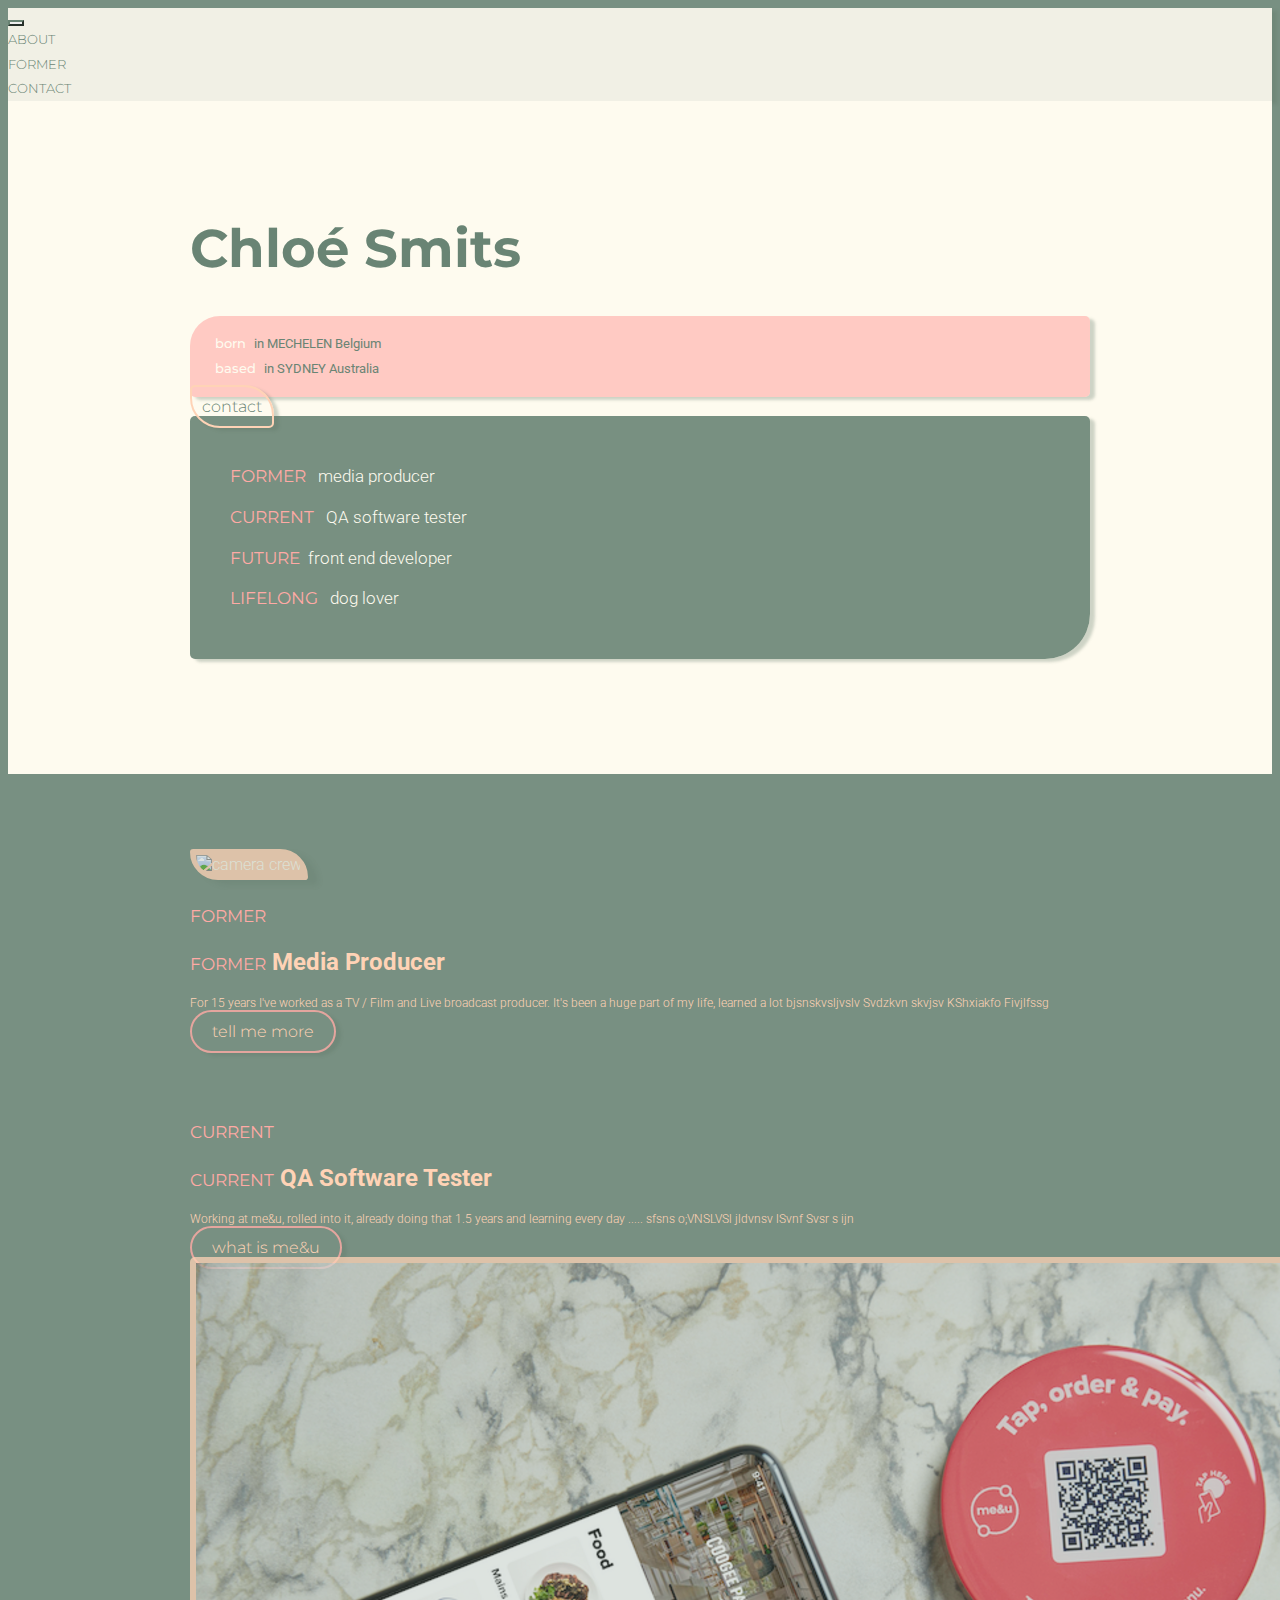
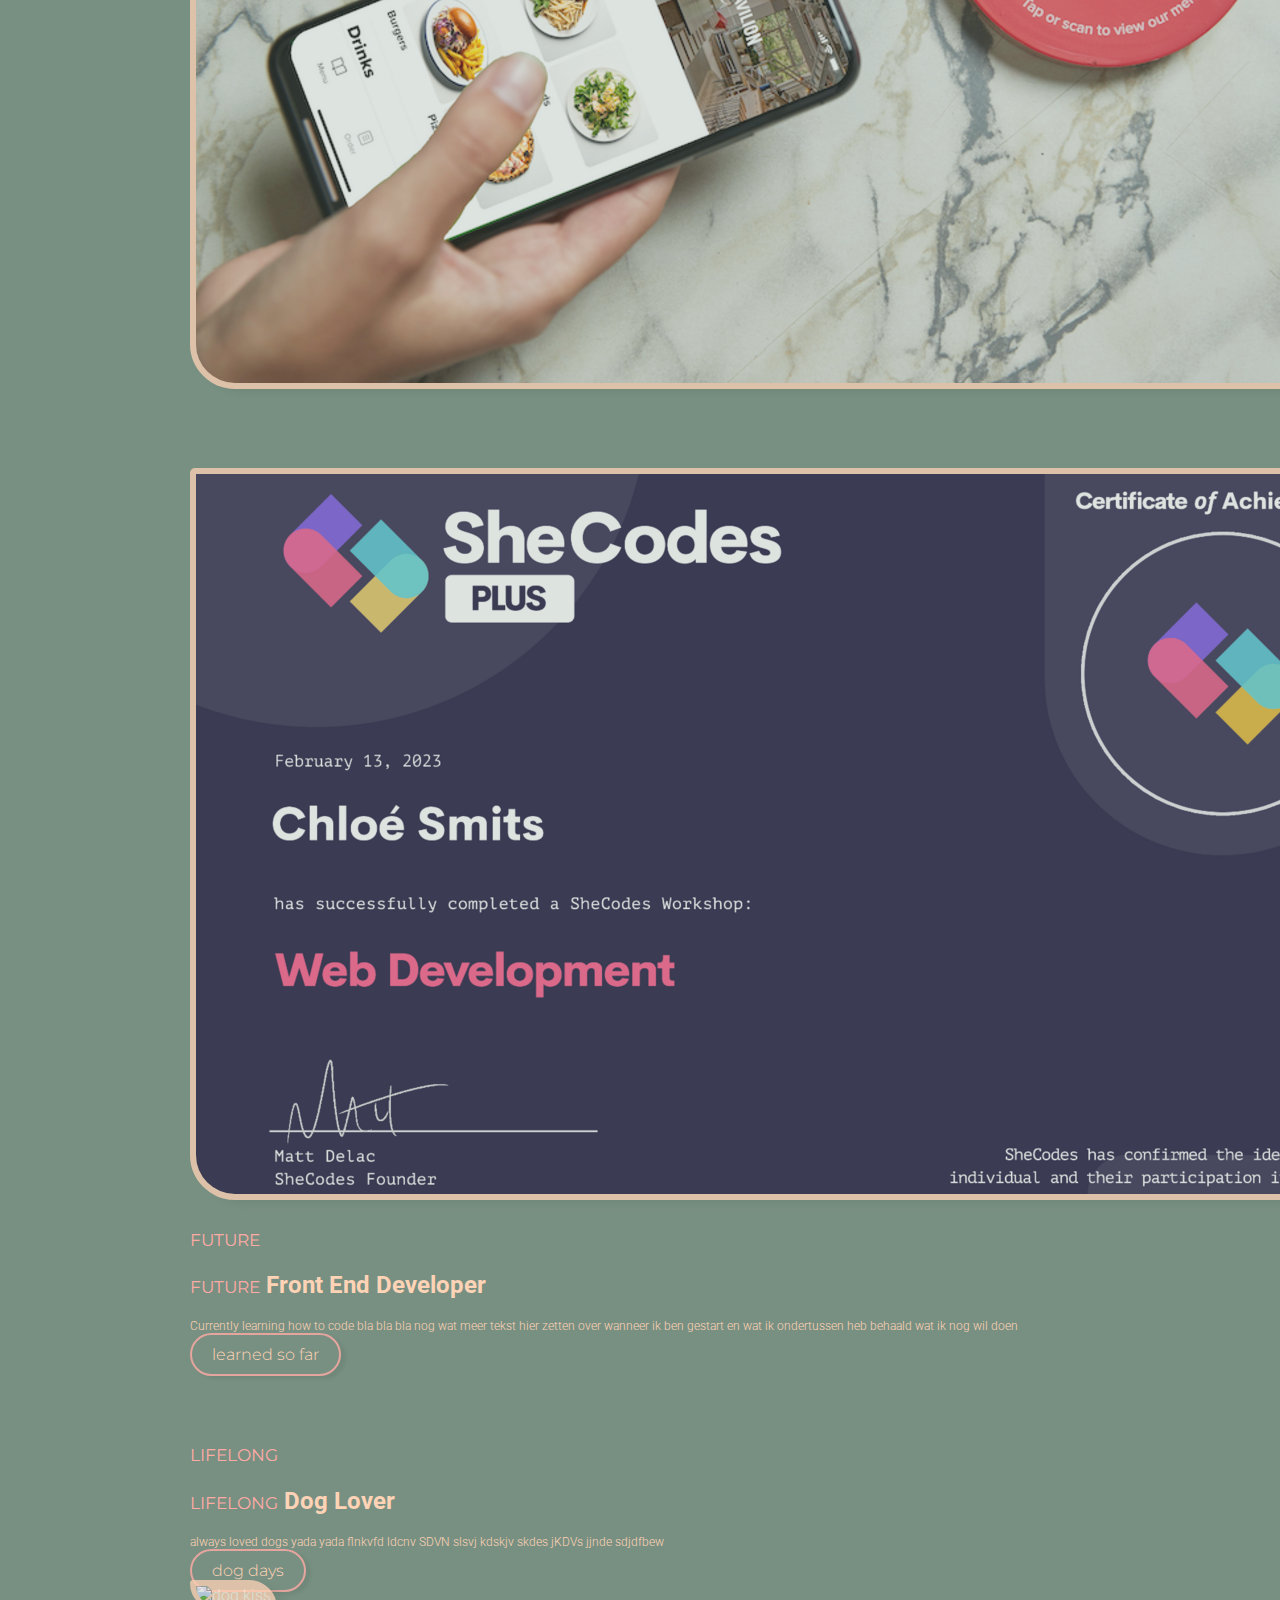
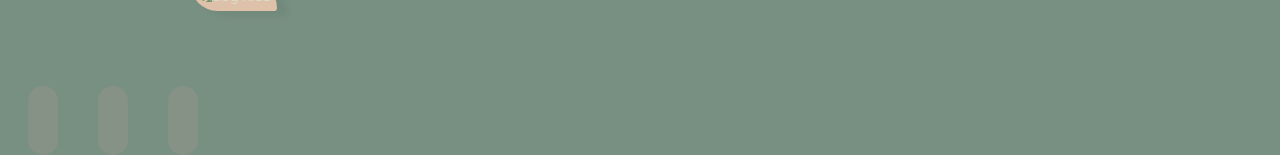
==== index.html @ 3b183a99 "added footer to all pages" ====
<!DOCTYPE html>
<html lang="en">
  <head>
    <meta charset="UTF-8" />
    <meta http-equiv="X-UA-Compatible" content="IE=edge" />
    <meta name="viewport" content="width=device-width, initial-scale=1.0" />
    <title>Chloé Smits</title>

    <link
      href="https://cdn.jsdelivr.net/npm/bootstrap@5.3.0-alpha3/dist/css/bootstrap.min.css"
      rel="stylesheet"
      integrity="sha384-KK94CHFLLe+nY2dmCWGMq91rCGa5gtU4mk92HdvYe+M/SXH301p5ILy+dN9+nJOZ"
      crossorigin="anonymous"
    />
    <link rel="preconnect" href="https://fonts.googleapis.com" />
    <link rel="preconnect" href="https://fonts.gstatic.com" crossorigin />
    <link rel="preconnect" href="https://fonts.googleapis.com" />
    <link rel="preconnect" href="https://fonts.gstatic.com" crossorigin />
    <link
      href="https://fonts.googleapis.com/css2?family=Montserrat:wght@100;200;300;400;500;600&family=Roboto:wght@100;300;400;500;700&display=swap"
      rel="stylesheet"
    />
    <link rel="stylesheet" href="styles/portfolio.css" />

    <script
      src="https://kit.fontawesome.com/54e65c0292.js"
      crossorigin="anonymous"
    ></script>
    <script
      src="https://cdn.jsdelivr.net/npm/bootstrap@5.3.0-alpha3/dist/js/bootstrap.bundle.min.js"
      integrity="sha384-ENjdO4Dr2bkBIFxQpeoTz1HIcje39Wm4jDKdf19U8gI4ddQ3GYNS7NTKfAdVQSZe"
      crossorigin="anonymous"
    ></script>
  </head>
  <body class="homepage">
    <nav class="navbar navbar-expand-lg fixed-top">
      <div class="container-fluid">
        <div>
          <a class="navbar-brand homepage-icon active-link" href="/"
            ><i class="fa-solid fa-house"></i
          ></a>
          <button
            class="navbar-toggler"
            type="button"
            data-bs-toggle="collapse"
            data-bs-target="#navbarNav"
            aria-controls="navbarNav"
            aria-expanded="false"
            aria-label="Toggle navigation"
          >
            <span class="custom-toggler-icon"
              ><i class="fa-solid fa-bars"></i
            ></span>
          </button>
        </div>

        <div class="collapse navbar-collapse" id="navbarNav">
          <ul class="navbar-nav">
            <li class="nav-item">
              <a class="nav-link" aria-current="page" href="/about.html"
                >ABOUT</a
              >
            </li>
            <li class="nav-item">
              <a class="nav-link" href="/former.html">FORMER</a>
            </li>

            <li class="nav-item">
              <a class="nav-link" href="/contact.html">CONTACT</a>
            </li>
          </ul>
        </div>
      </div>
    </nav>
    <div class="hero d-flex">
      <div class="container personal-container">
        <div class="row d-block d-md-flex">
          <div class="wrapper col-md-6 mt-4 me-md-2 d-block d-md-flex">
            <div class="mb-5 mb-md-0">
              <h1>Chloé Smits</h1>
            </div>

            <div class="personal-highlights">
              <ul>
                <li></li>
                <li>
                  <span class="primary-word">born &nbsp</span>in MECHELEN
                  Belgium
                </li>
                <li>
                  <span class="primary-word">based &nbsp</span>in SYDNEY
                  Australia
                </li>
              </ul>
            </div>
            <div>
              <a
                href="/contact.html"
                target="_blank"
                class="primary-btn btn d-block d-md-flex mt-4 mt-md-0"
                role="button"
                >contact</a
              >
            </div>
          </div>
          <div class="personal-summary col-md-6 mt-4 ms-md-2 d-block d-md-flex">
            <ul>
              <li>
                <a href="#former" class="primary-word">FORMER &nbsp</a>
                media producer
              </li>
              <li>
                <a href="#current" class="primary-word">CURRENT &nbsp</a> QA
                software tester
              </li>
              <li>
                <a href="#future" class="primary-word">FUTURE &nbsp</a>front end
                developer
              </li>
              <li>
                <a href="#lifelong" class="primary-word">LIFELONG &nbsp</a> dog
                lover
              </li>
            </ul>
          </div>
        </div>
      </div>
    </div>
    <div class="container projects">
      <div class="row d-flex" id="former">
        <div class="col-md-6 me-md-2 d-none d-md-flex">
          <a href="/former.html" target="_blank" class="img-btn"
            ><img
              src="images/former.JPG"
              alt="camera crew"
              class="img-fluid project-image"
          /></a>
        </div>
        <div class="col ms-md-2 mt-md-4">
          <h2><span class="primary-word d-md-none">FORMER</span></h2>
          <h2>
            <span class="primary-word d-none d-md-inline">FORMER</span> Media
            Producer
          </h2>
          <p>
            For 15 years I've worked as a TV / Film and Live broadcast producer.
            It's been a huge part of my life, learned a lot bjsnskvsljvslv
            Svdzkvn skvjsv KShxiakfo Fivjlfssg
          </p>
          <a href="/former.html" target="_blank" class="btn secondary-btn"
            >tell me more</a
          >
        </div>
      </div>
      <div class="row d-flex" id="current">
        <div class="col-md-6 ms-md-2 mt-md-4">
          <h2><span class="primary-word d-md-none">CURRENT</span></h2>
          <h2>
            <span class="primary-word d-none d-md-inline">CURRENT</span> QA
            Software Tester
          </h2>
          <p>
            Working at me&u, rolled into it, already doing that 1.5 years and
            learning every day ..... sfsns o;VNSLVSl jldvnsv lSvnf Svsr s ijn
          </p>
          <a
            href="https://www.meandu.com/"
            target="_blank"
            class="btn secondary-btn"
            >what is me&u</a
          >
        </div>
        <div class="col me-md-2 d-none d-md-flex">
          <a href="https://www.meandu.com/" target="_blank"
            ><img
              src="images/current.png"
              alt="me&u"
              class="img-fluid project-image"
          /></a>
        </div>
      </div>
      <div class="row d-flex" id="future">
        <div class="col me-md-2 d-none d-md-flex">
          <a
            href="https://www.shecodes.io/graduates/62429-chloe-smits"
            target="_blank"
            ><img
              src="images/future.png"
              alt="SheCodes certificate"
              class="img-fluid project-image"
          /></a>
        </div>
        <div class="col ms-md-2 mt-md-4">
          <h2><span class="primary-word d-md-none">FUTURE</span></h2>
          <h2>
            <span class="primary-word d-none d-md-inline">FUTURE</span> Front
            End Developer
          </h2>
          <p>
            Currently learning how to code bla bla bla nog wat meer tekst hier
            zetten over wanneer ik ben gestart en wat ik ondertussen heb behaald
            wat ik nog wil doen
          </p>
          <a
            href="https://www.shecodes.io/graduates/62429-chloe-smits"
            target="_blank"
            class="btn secondary-btn"
            >learned so far</a
          >
        </div>
      </div>
      <div class="row d-flex" id="lifelong">
        <div class="col ms-md-2 mt-md4">
          <h2><span class="primary-word d-md-none">LIFELONG</span></h2>
          <h2>
            <span class="primary-word d-none d-md-inline">LIFELONG</span> Dog
            Lover
          </h2>
          <p>
            always loved dogs yada yada flnkvfd ldcnv SDVN slsvj kdskjv skdes
            jKDVs jjnde sdjdfbew
          </p>
          <a
            href="https://www.youtube.com/watch?v=dJpxn7w3I7M"
            target="_blank"
            class="btn secondary-btn"
            >dog days</a
          >
        </div>
        <div class="col me-md-2 d-none d-md-flex">
          <a href="https://www.youtube.com/watch?v=dJpxn7w3I7M" target="_blank"
            ><img
              src="images/lifelong.JPG"
              alt="dog kiss"
              class="img-fluid project-image"
          /></a>
        </div>
      </div>
    </div>
    <footer class="d-flex">
      <a href="https://www.instagram.com/chloe_smits/" target="_blank"
        ><i class="fa-brands fa-instagram fa-xl social-link"></i
      ></a>
      <a href="https://www.linkedin.com/in/chloesmits/" target="_blank"
        ><i class="fa-brands fa-linkedin fa-xl social-link"></i
      ></a>
      <a href="https://github.com/chloe-shecodes" target="_blank"
        ><i class="fa-brands fa-github fa-xl social-link"></i
      ></a>
    </footer>
  </body>
</html>
---- styles/portfolio.css ----
:root {
  --first-color: 255, 170, 165;
  --second-color: 254, 251, 239;
  --third-color: 255, 211, 182;
  --fourth-color: 105, 132, 116;
  --box-shadow-color: rgb(95, 119, 104, 0.3);
  --primary-font: "Montserrat", sans-serif;
  --secondary-font: "Roboto", sans-serif;
}

body {
  background-color: rgba(var(--fourth-color), 0.9);
  font-family: var(--secondary-font);
  color: rgb(var(--third-color));
  font-weight: 300;
}

nav {
  background-color: rgba(var(--second-color), 0.9);
  font-family: var(--primary-font);
  box-shadow: 5px 3px 3px var(--box-shadow-color);
}

.navbar-brand,
.nav-link,
.custom-toggler-icon {
  color: rgb(var(--fourth-color));
}

.nav-link:hover,
.homepage-icon:hover,
.custom-toggler-icon:hover {
  color: rgb(var(--first-color));
  font-weight: 500;
  transition: all 100ms ease-in-out;
}
.navbar-toggler {
  border-color: rgb(var(--fourth-color));
}
.navbar-toggler:focus {
  box-shadow: none;
}

.active-link {
  color: rgb(var(--first-color));
  font-weight: bold;
}

.navbar-collapse {
  text-align: left;
}

h1 {
  font-family: var(--primary-font);
  color: rgba(var(--fourth-color));
  font-size: 53px;
}

h3 {
  color: rgba(var(--first-color));
  font-family: var(--secondary-font);
  font-weight: 300;
  margin: 0;
}
ul {
  list-style: none;
  padding: 0;
  margin: 0;
  color: rgb(var(--second-color));
  font-weight: 300;
  font-size: 13px;
  line-height: 1.9;
}

a {
  text-decoration: none;
  color: rgb(var(--second-color));
}
a:hover {
  color: rgb(var(--third-color));
}

.hero {
  background-color: rgb(var(--second-color));
  justify-content: center;
  padding: 40px 0;
}
.row {
  flex-wrap: nowrap;
  margin: 75px auto;
  justify-content: center;
  max-width: 900px;
}
.wrapper {
  flex-direction: column;
  justify-content: space-between;
}

.personal-content {
  flex-direction: column;
  justify-content: space-between;
}
.personal-highlights {
  background-color: rgba(var(--first-color), 0.6);
  border-radius: 5px;
  border-top-left-radius: 30px;
  padding: 15px 25px;
  box-shadow: 5px 3px 3px var(--box-shadow-color);
}

.personal-highlights .primary-word {
  font-family: var(--primary-font);
  color: rgb(var(--second-color));
  font-weight: 500;
  font-size: 13px;
}

.personal-highlights ul,
.personal-highlights p {
  font-weight: 400;
  color: rgba(var(--fourth-color));
}

.personal-summary {
  background-color: rgba(var(--fourth-color), 0.9);
  color: rgb(var(--second-color));
  font-weight: 200;
  font-family: var(--secondary-font);
  padding: 20px;
  border-radius: 5px;
  box-shadow: 5px 3px 3px var(--box-shadow-color);
}

.personal-summary .primary-word {
  text-decoration: none;
  font-family: var(--primary-font);
  color: rgba(var(--first-color));
  font-weight: 400;
}

.personal-summary li {
  font-size: 17px;
  line-height: 2.4;
}

.homepage .personal-summary {
  padding: 40px;
  border-bottom-right-radius: 45px;
  color: rgb(var(--third-color));
  font-weight: 300;
}

.primary-btn {
  justify-content: center;
  text-decoration: none;
  font-family: var(--primary-font);
  color: rgba(var(--fourth-color));
  border: 2px solid rgb(var(--third-color));
  border-radius: 5px;
  border-bottom-left-radius: 30px;
  border-top-right-radius: 30px;
  padding: 10px;
  box-shadow: 5px 3px 3px var(--box-shadow-color);
}

.primary-btn:hover {
  border: 2px solid rgba(var(--fourth-color), 0.9);
  color: rgba(var(--first-color));
}

.secondary-btn {
  border: 2px solid rgba(var(--first-color), 0.8);
  color: rgb(var(--third-color));
  font-family: var(--primary-font);
  border-radius: 25px;
  padding: 10px 20px;
  box-shadow: 5px 3px 3px var(--box-shadow-color);
}

.secondary-btn:hover {
  background-color: rgba(var(--first-color), 0.8);
  color: rgba(var(--fourth-color));
}

.projects p {
  font-size: 12px;
}

.project-image {
  border-radius: 5px;
  border-top-right-radius: 45px;
  border-bottom-left-radius: 45px;
  border: 2px solid rgb(var(--third-color));
  padding: 4px;
  background-color: rgb(var(--third-color));
  opacity: 75%;
  box-shadow: 10px 5px 5px var(--box-shadow-color);
}
.project-image:hover {
  border: 2px solid rgb(var(--first-color));
  background-color: rgb(var(--first-color));
}
.primary-word {
  font-family: var(--primary-font);
  color: rgba(var(--first-color));
  font-size: 17px;
  font-weight: 400;
}

.about-img {
  border-radius: 5px;
  border-top-left-radius: 45px;
  border: 10px solid rgb(var(--third-color));
  box-shadow: 5px 5px 7px var(--box-shadow-color);
}

.about .personal-summary {
  border-top-right-radius: 45px;
}

.former h1,
.contact h1 {
  color: rgba(var(--first-color));
}
.former .personal-summary,
.contact .personal-summary {
  border-top-left-radius: 45px;
  border-bottom-right-radius: 45px;
}

footer {
  justify-content: center;
  margin-top: 100px;
  margin-bottom: 10px;
}
footer .social-link {
  color: rgb(var(--third-color), 0.6);
  margin: 20px;
  background-color: rgb(var(--first-color), 0.1);
  padding: 25px 15px;
  border-radius: 50px;
}

footer .social-link:hover {
  color: rgb(var(--fourth-color));
  background-color: rgb(var(--third-color), 0.6);
  transition: all 100ms ease-in-out;
}
@media (max-width: 768px) {
  .hero {
    padding: 0;
  }

  h1 {
    font-size: 44px;
  }
  .personal-container {
    text-align: center;
    margin: 22px;
  }
  .personal-content {
    padding: 0;
  }
  .personal-highlights {
    border-top-left-radius: 30px;
    border-top-right-radius: 30px;
    padding: 10px, 0px;
  }
  .homepage .personal-summary {
    border-bottom-right-radius: 30px;
    border-bottom-left-radius: 30px;
    padding: 30px 2px;
  }

  .projects {
    text-align: center;
  }

  .about-img {
    border-top-left-radius: 45px;
    border-top-right-radius: 45px;
    border: 15px solid rgb(var(--third-color));
  }

  .about-paragraph {
    border-radius: 5px;
    border-bottom-left-radius: 30px;
    border-bottom-right-radius: 30px;
  }
}
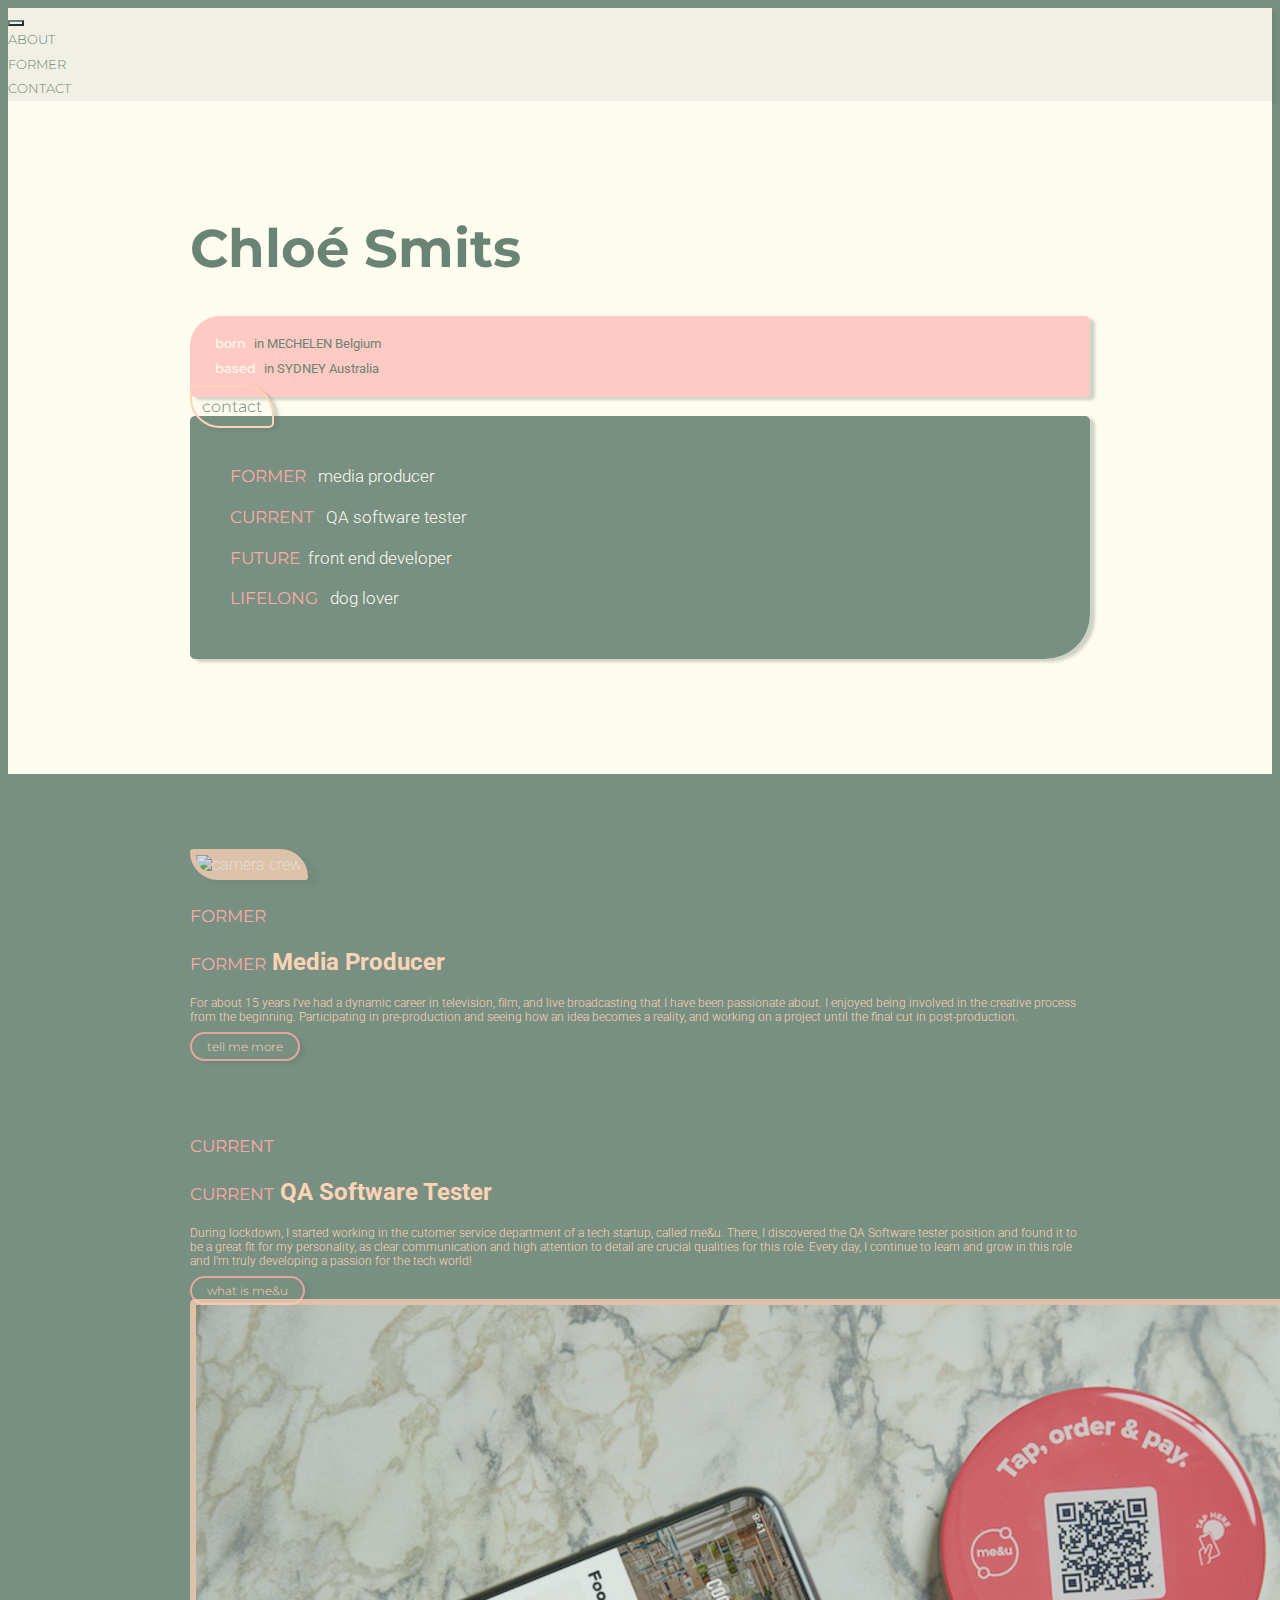
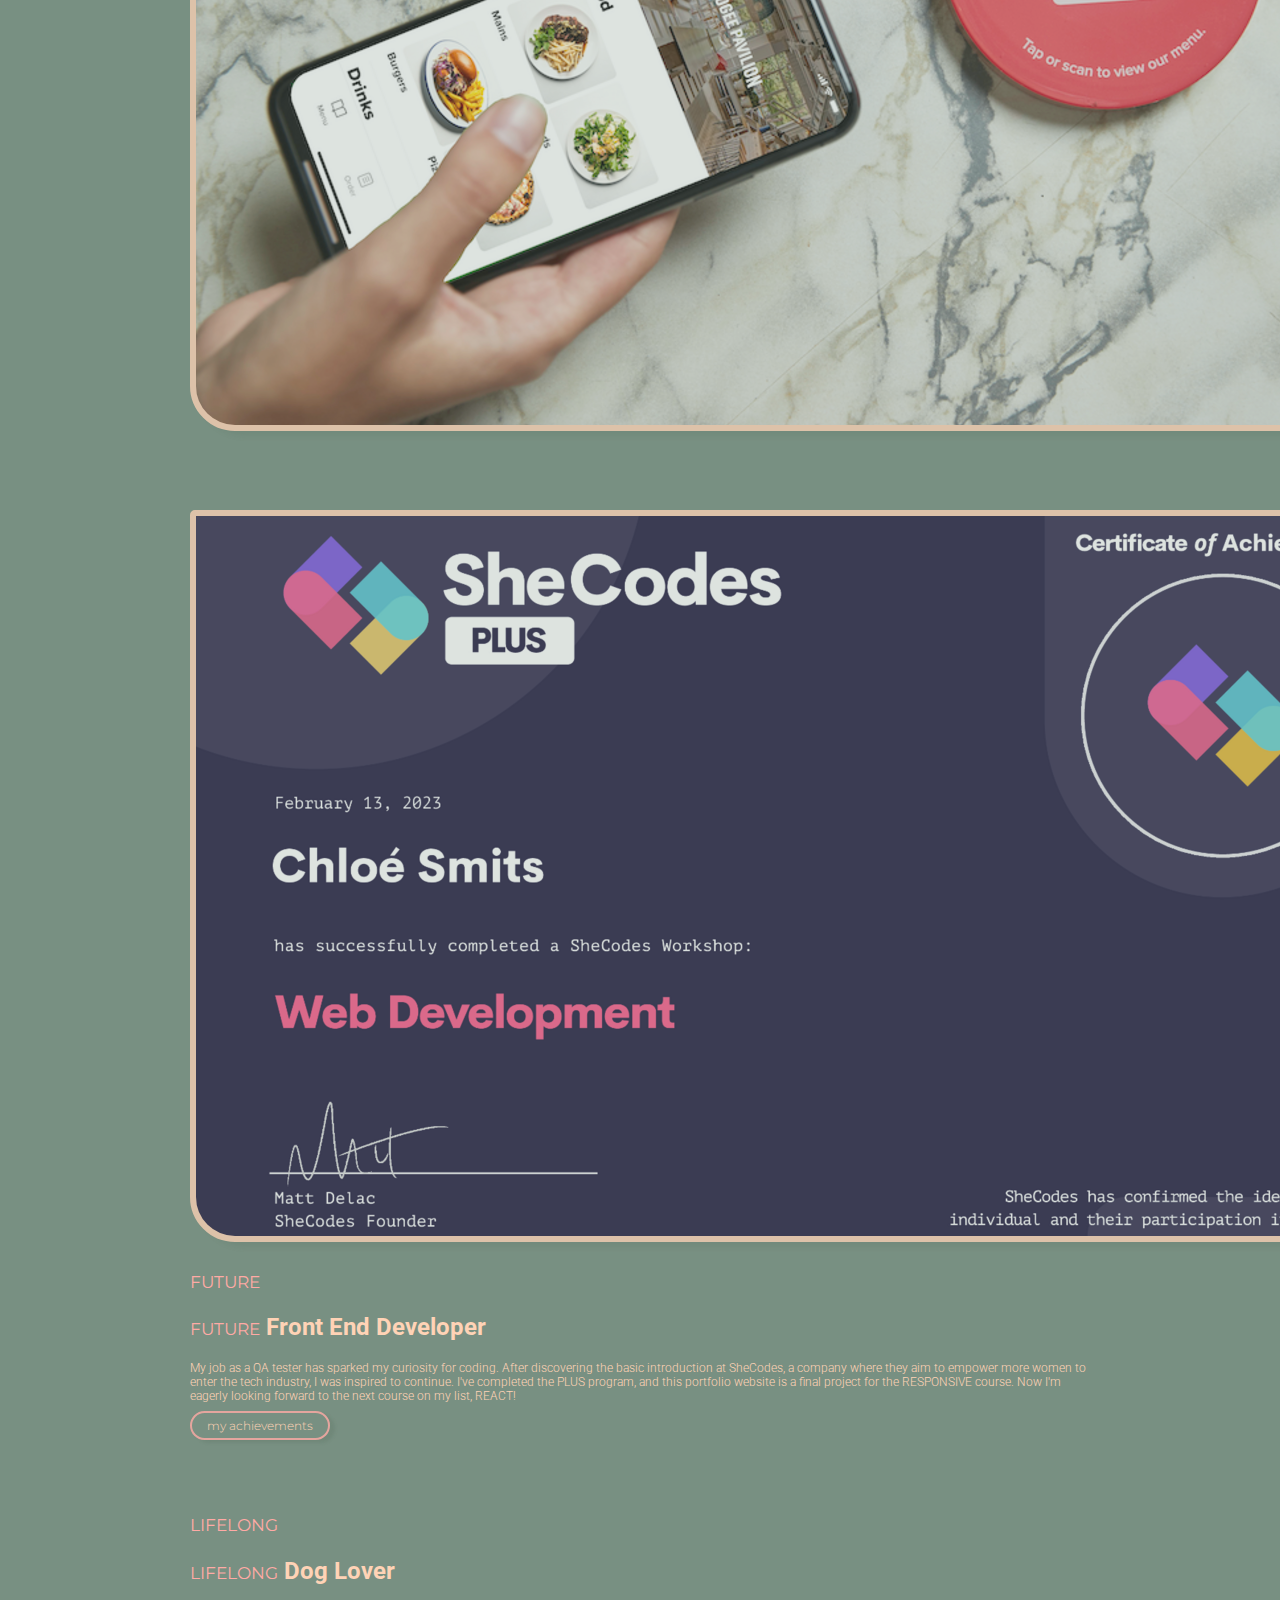
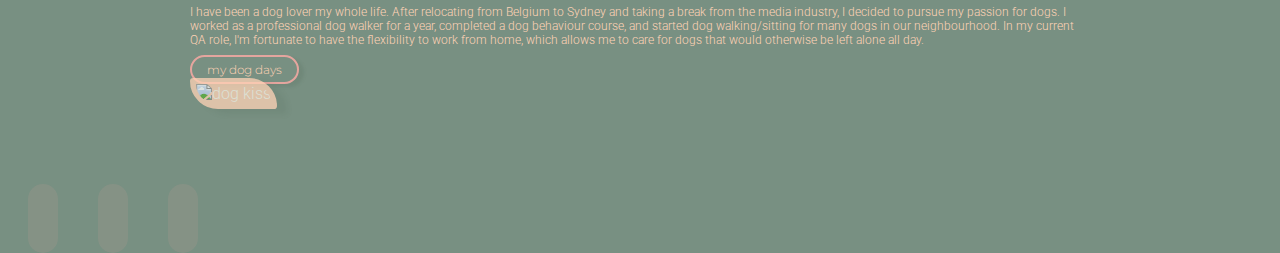
==== commit 97c77bda: "added content on index page" ====
--- a/index.html
+++ b/index.html
@@ -143,9 +143,12 @@
             Producer
           </h2>
           <p>
-            For 15 years I've worked as a TV / Film and Live broadcast producer.
-            It's been a huge part of my life, learned a lot bjsnskvsljvslv
-            Svdzkvn skvjsv KShxiakfo Fivjlfssg
+            For about 15 years I've had a dynamic career in television, film,
+            and live broadcasting that I have been passionate about. I enjoyed
+            being involved in the creative process from the beginning.
+            Participating in pre-production and seeing how an idea becomes a
+            reality, and working on a project until the final cut in
+            post-production.
           </p>
           <a href="/former.html" target="_blank" class="btn secondary-btn"
             >tell me more</a
@@ -160,8 +163,12 @@
             Software Tester
           </h2>
           <p>
-            Working at me&u, rolled into it, already doing that 1.5 years and
-            learning every day ..... sfsns o;VNSLVSl jldvnsv lSvnf Svsr s ijn
+            During lockdown, I started working in the cutomer service department
+            of a tech startup, called me&u. There, I discovered the QA Software
+            tester position and found it to be a great fit for my personality,
+            as clear communication and high attention to detail are crucial
+            qualities for this role. Every day, I continue to learn and grow in
+            this role and I'm truly developing a passion for the tech world!
           </p>
           <a
             href="https://www.meandu.com/"
@@ -190,22 +197,25 @@
               class="img-fluid project-image"
           /></a>
         </div>
-        <div class="col ms-md-2 mt-md-4">
+        <div class="col ms-md-2 mt-md-3">
           <h2><span class="primary-word d-md-none">FUTURE</span></h2>
           <h2>
             <span class="primary-word d-none d-md-inline">FUTURE</span> Front
             End Developer
           </h2>
           <p>
-            Currently learning how to code bla bla bla nog wat meer tekst hier
-            zetten over wanneer ik ben gestart en wat ik ondertussen heb behaald
-            wat ik nog wil doen
+            My job as a QA tester has sparked my curiosity for coding. After
+            discovering the basic introduction at SheCodes, a company where they
+            aim to empower more women to enter the tech industry, I was inspired
+            to continue. I've completed the PLUS program, and this portfolio
+            website is a final project for the RESPONSIVE course. Now I'm
+            eagerly looking forward to the next course on my list, REACT!
           </p>
           <a
             href="https://www.shecodes.io/graduates/62429-chloe-smits"
             target="_blank"
             class="btn secondary-btn"
-            >learned so far</a
+            >my achievements</a
           >
         </div>
       </div>
@@ -217,14 +227,20 @@
             Lover
           </h2>
           <p>
-            always loved dogs yada yada flnkvfd ldcnv SDVN slsvj kdskjv skdes
-            jKDVs jjnde sdjdfbew
+            I have been a dog lover my whole life. After relocating from Belgium
+            to Sydney and taking a break from the media industry, I decided to
+            pursue my passion for dogs. I worked as a professional dog walker
+            for a year, completed a dog behaviour course, and started dog
+            walking/sitting for many dogs in our neighbourhood. In my current QA
+            role, I'm fortunate to have the flexibility to work from home, which
+            allows me to care for dogs that would otherwise be left alone all
+            day.
           </p>
           <a
             href="https://www.youtube.com/watch?v=dJpxn7w3I7M"
             target="_blank"
             class="btn secondary-btn"
-            >dog days</a
+            >my dog days</a
           >
         </div>
         <div class="col me-md-2 d-none d-md-flex">
--- a/styles/portfolio.css
+++ b/styles/portfolio.css
@@ -172,8 +172,9 @@
   border: 2px solid rgba(var(--first-color), 0.8);
   color: rgb(var(--third-color));
   font-family: var(--primary-font);
+  font-size: 12px;
   border-radius: 25px;
-  padding: 10px 20px;
+  padding: 5px 15px;
   box-shadow: 5px 3px 3px var(--box-shadow-color);
 }
 
@@ -287,4 +288,9 @@
     border-bottom-left-radius: 30px;
     border-bottom-right-radius: 30px;
   }
-}
+
+  footer .social-link {
+    font-size: 14px;
+    padding: 15px 10px;
+  }
+}
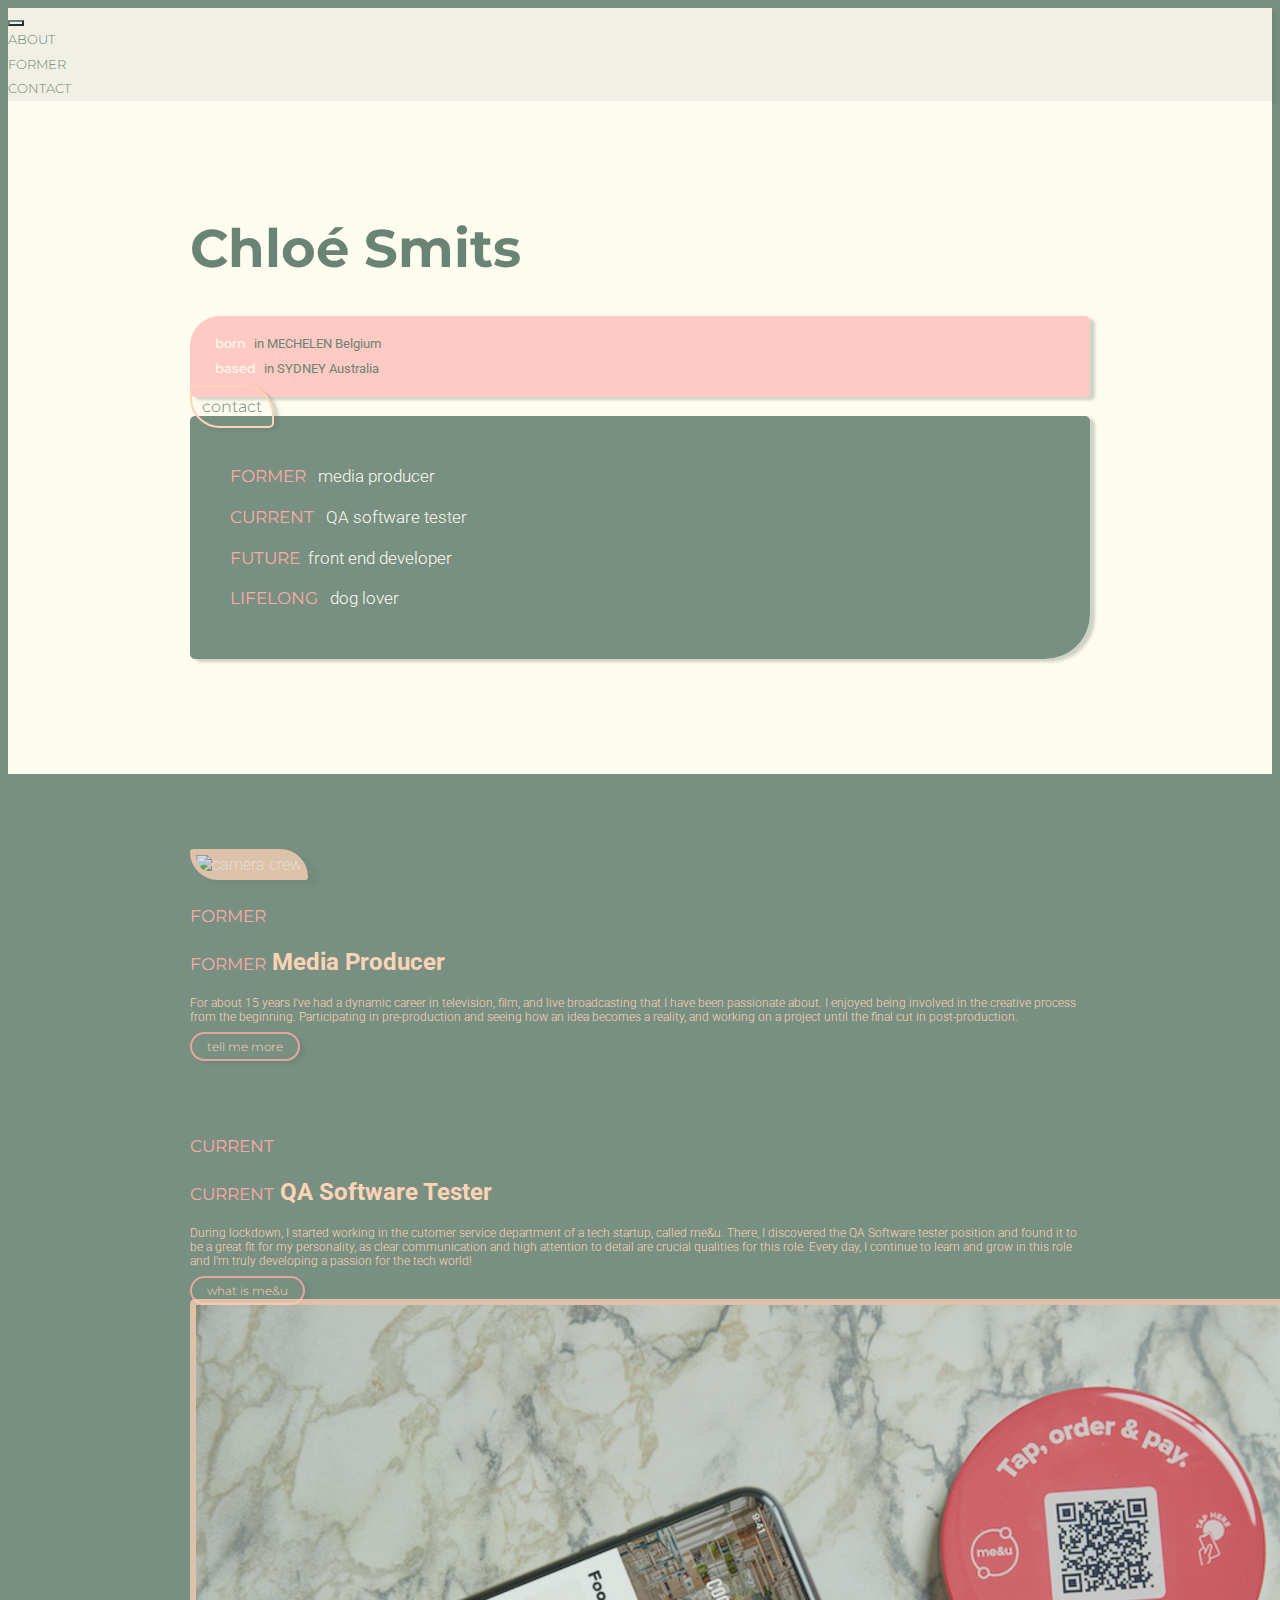
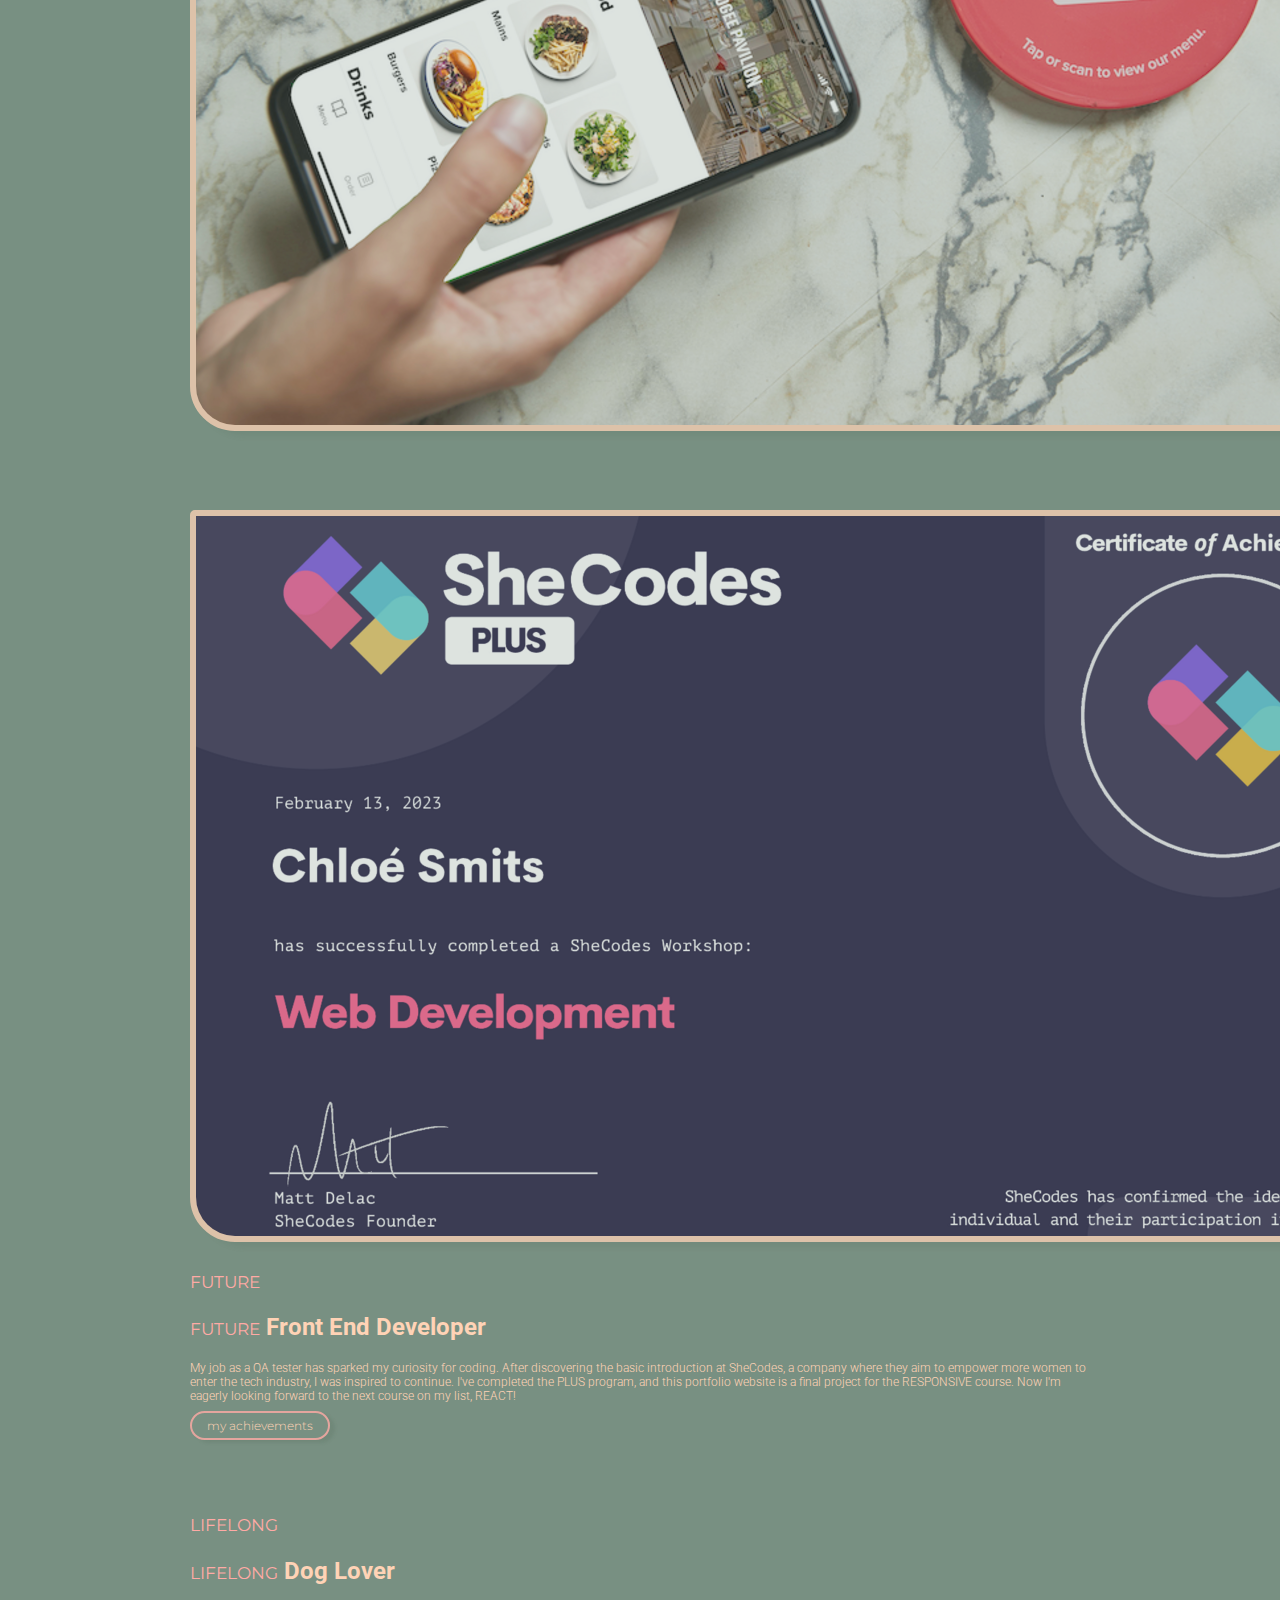
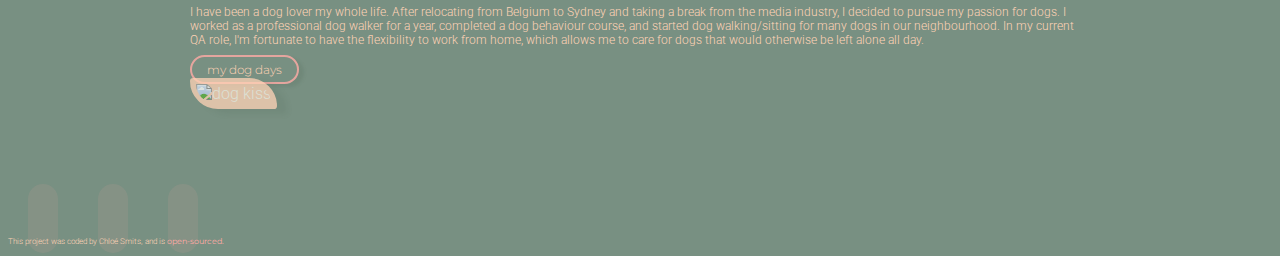
==== commit 502b38cf: "improved SEO & added open-source to footer" ====
--- a/index.html
+++ b/index.html
@@ -4,7 +4,11 @@
     <meta charset="UTF-8" />
     <meta http-equiv="X-UA-Compatible" content="IE=edge" />
     <meta name="viewport" content="width=device-width, initial-scale=1.0" />
-    <title>Chloé Smits</title>
+    <meta
+      name="description"
+      content="Chloé is a former media producer, currently a QA Software tester and learning to be a front-end developer in the future, as a student of SheCodes."
+    />
+    <title>Future Front-end developer - Chloé Smits</title>
 
     <link
       href="https://cdn.jsdelivr.net/npm/bootstrap@5.3.0-alpha3/dist/css/bootstrap.min.css"
@@ -36,7 +40,10 @@
     <nav class="navbar navbar-expand-lg fixed-top">
       <div class="container-fluid">
         <div>
-          <a class="navbar-brand homepage-icon active-link" href="/"
+          <a
+            class="navbar-brand homepage-icon active-link"
+            href="/"
+            title="Homepage"
             ><i class="fa-solid fa-house"></i
           ></a>
           <button
@@ -57,16 +64,24 @@
         <div class="collapse navbar-collapse" id="navbarNav">
           <ul class="navbar-nav">
             <li class="nav-item">
-              <a class="nav-link" aria-current="page" href="/about.html"
+              <a
+                class="nav-link"
+                aria-current="page"
+                href="/about.html"
+                title="About me"
                 >ABOUT</a
               >
             </li>
             <li class="nav-item">
-              <a class="nav-link" href="/former.html">FORMER</a>
+              <a class="nav-link" href="/former.html" title="My former work"
+                >FORMER</a
+              >
             </li>
 
             <li class="nav-item">
-              <a class="nav-link" href="/contact.html">CONTACT</a>
+              <a class="nav-link" href="/contact.html" title="Contact me"
+                >CONTACT</a
+              >
             </li>
           </ul>
         </div>
@@ -99,6 +114,7 @@
                 target="_blank"
                 class="primary-btn btn d-block d-md-flex mt-4 mt-md-0"
                 role="button"
+                title="Contact me"
                 >contact</a
               >
             </div>
@@ -129,7 +145,7 @@
     <div class="container projects">
       <div class="row d-flex" id="former">
         <div class="col-md-6 me-md-2 d-none d-md-flex">
-          <a href="/former.html" target="_blank" class="img-btn"
+          <a href="/former.html" class="img-btn" title="to Former page"
             ><img
               src="images/former.JPG"
               alt="camera crew"
@@ -150,7 +166,11 @@
             reality, and working on a project until the final cut in
             post-production.
           </p>
-          <a href="/former.html" target="_blank" class="btn secondary-btn"
+          <a
+            href="/former.html"
+            target="_blank"
+            class="btn secondary-btn"
+            title="to Former page"
             >tell me more</a
           >
         </div>
@@ -174,11 +194,15 @@
             href="https://www.meandu.com/"
             target="_blank"
             class="btn secondary-btn"
+            title="to me&u website"
             >what is me&u</a
           >
         </div>
         <div class="col me-md-2 d-none d-md-flex">
-          <a href="https://www.meandu.com/" target="_blank"
+          <a
+            href="https://www.meandu.com/"
+            target="_blank"
+            title="to me&u website"
             ><img
               src="images/current.png"
               alt="me&u"
@@ -191,6 +215,7 @@
           <a
             href="https://www.shecodes.io/graduates/62429-chloe-smits"
             target="_blank"
+            title="to SheCodes portfolio"
             ><img
               src="images/future.png"
               alt="SheCodes certificate"
@@ -215,6 +240,7 @@
             href="https://www.shecodes.io/graduates/62429-chloe-smits"
             target="_blank"
             class="btn secondary-btn"
+            title="to SheCodes portfolio"
             >my achievements</a
           >
         </div>
@@ -240,11 +266,15 @@
             href="https://www.youtube.com/watch?v=dJpxn7w3I7M"
             target="_blank"
             class="btn secondary-btn"
+            title="to Dog video"
             >my dog days</a
           >
         </div>
         <div class="col me-md-2 d-none d-md-flex">
-          <a href="https://www.youtube.com/watch?v=dJpxn7w3I7M" target="_blank"
+          <a
+            href="https://www.youtube.com/watch?v=dJpxn7w3I7M"
+            target="_blank"
+            title="to Dog video"
             ><img
               src="images/lifelong.JPG"
               alt="dog kiss"
@@ -253,16 +283,40 @@
         </div>
       </div>
     </div>
-    <footer class="d-flex">
-      <a href="https://www.instagram.com/chloe_smits/" target="_blank"
-        ><i class="fa-brands fa-instagram fa-xl social-link"></i
-      ></a>
-      <a href="https://www.linkedin.com/in/chloesmits/" target="_blank"
-        ><i class="fa-brands fa-linkedin fa-xl social-link"></i
-      ></a>
-      <a href="https://github.com/chloe-shecodes" target="_blank"
-        ><i class="fa-brands fa-github fa-xl social-link"></i
-      ></a>
+    <footer>
+      <div class="d-flex justify-content-center">
+        <a
+          href="https://www.instagram.com/chloe_smits/"
+          target="_blank"
+          title="Instagram profile"
+          ><i class="fa-brands fa-instagram fa-xl social-link"></i
+        ></a>
+        <a
+          href="https://www.linkedin.com/in/chloesmits/"
+          target="_blank"
+          title="LinkedIn profile"
+          ><i class="fa-brands fa-linkedin fa-xl social-link"></i
+        ></a>
+        <a
+          href="https://github.com/chloe-shecodes"
+          target="_blank"
+          title="GitHub profile"
+          ><i class="fa-brands fa-github fa-xl social-link"></i
+        ></a>
+      </div>
+      <div>
+        <p class="text-center mt-4">
+          This project was coded by Chloé Smits, and is
+          <a
+            class="primary-word"
+            href="https://github.com/chloe-shecodes/Responsive-project"
+            target="_blank"
+            title="Project's GitHub page"
+          >
+            open-sourced.
+          </a>
+        </p>
+      </div>
     </footer>
   </body>
 </html>
--- a/styles/portfolio.css
+++ b/styles/portfolio.css
@@ -21,35 +21,6 @@
   box-shadow: 5px 3px 3px var(--box-shadow-color);
 }
 
-.navbar-brand,
-.nav-link,
-.custom-toggler-icon {
-  color: rgb(var(--fourth-color));
-}
-
-.nav-link:hover,
-.homepage-icon:hover,
-.custom-toggler-icon:hover {
-  color: rgb(var(--first-color));
-  font-weight: 500;
-  transition: all 100ms ease-in-out;
-}
-.navbar-toggler {
-  border-color: rgb(var(--fourth-color));
-}
-.navbar-toggler:focus {
-  box-shadow: none;
-}
-
-.active-link {
-  color: rgb(var(--first-color));
-  font-weight: bold;
-}
-
-.navbar-collapse {
-  text-align: left;
-}
-
 h1 {
   font-family: var(--primary-font);
   color: rgba(var(--fourth-color));
@@ -80,6 +51,35 @@
   color: rgb(var(--third-color));
 }
 
+.navbar-brand,
+.nav-link,
+.custom-toggler-icon {
+  color: rgb(var(--fourth-color));
+}
+
+.nav-link:hover,
+.homepage-icon:hover,
+.custom-toggler-icon:hover {
+  color: rgb(var(--first-color));
+  font-weight: 500;
+  transition: all 100ms ease-in-out;
+}
+.navbar-toggler {
+  border-color: rgb(var(--fourth-color));
+}
+.navbar-toggler:focus {
+  box-shadow: none;
+}
+
+.active-link {
+  color: rgb(var(--first-color));
+  font-weight: bold;
+}
+
+.navbar-collapse {
+  text-align: left;
+}
+
 .hero {
   background-color: rgb(var(--second-color));
   justify-content: center;
@@ -247,6 +247,12 @@
   background-color: rgb(var(--third-color), 0.6);
   transition: all 100ms ease-in-out;
 }
+
+footer p,
+footer .primary-word {
+  font-size: 8px;
+}
+
 @media (max-width: 768px) {
   .hero {
     padding: 0;
@@ -255,6 +261,7 @@
   h1 {
     font-size: 44px;
   }
+
   .personal-container {
     text-align: center;
     margin: 22px;
@@ -283,7 +290,7 @@
     border: 15px solid rgb(var(--third-color));
   }
 
-  .about-paragraph {
+  .about .personal-summary {
     border-radius: 5px;
     border-bottom-left-radius: 30px;
     border-bottom-right-radius: 30px;
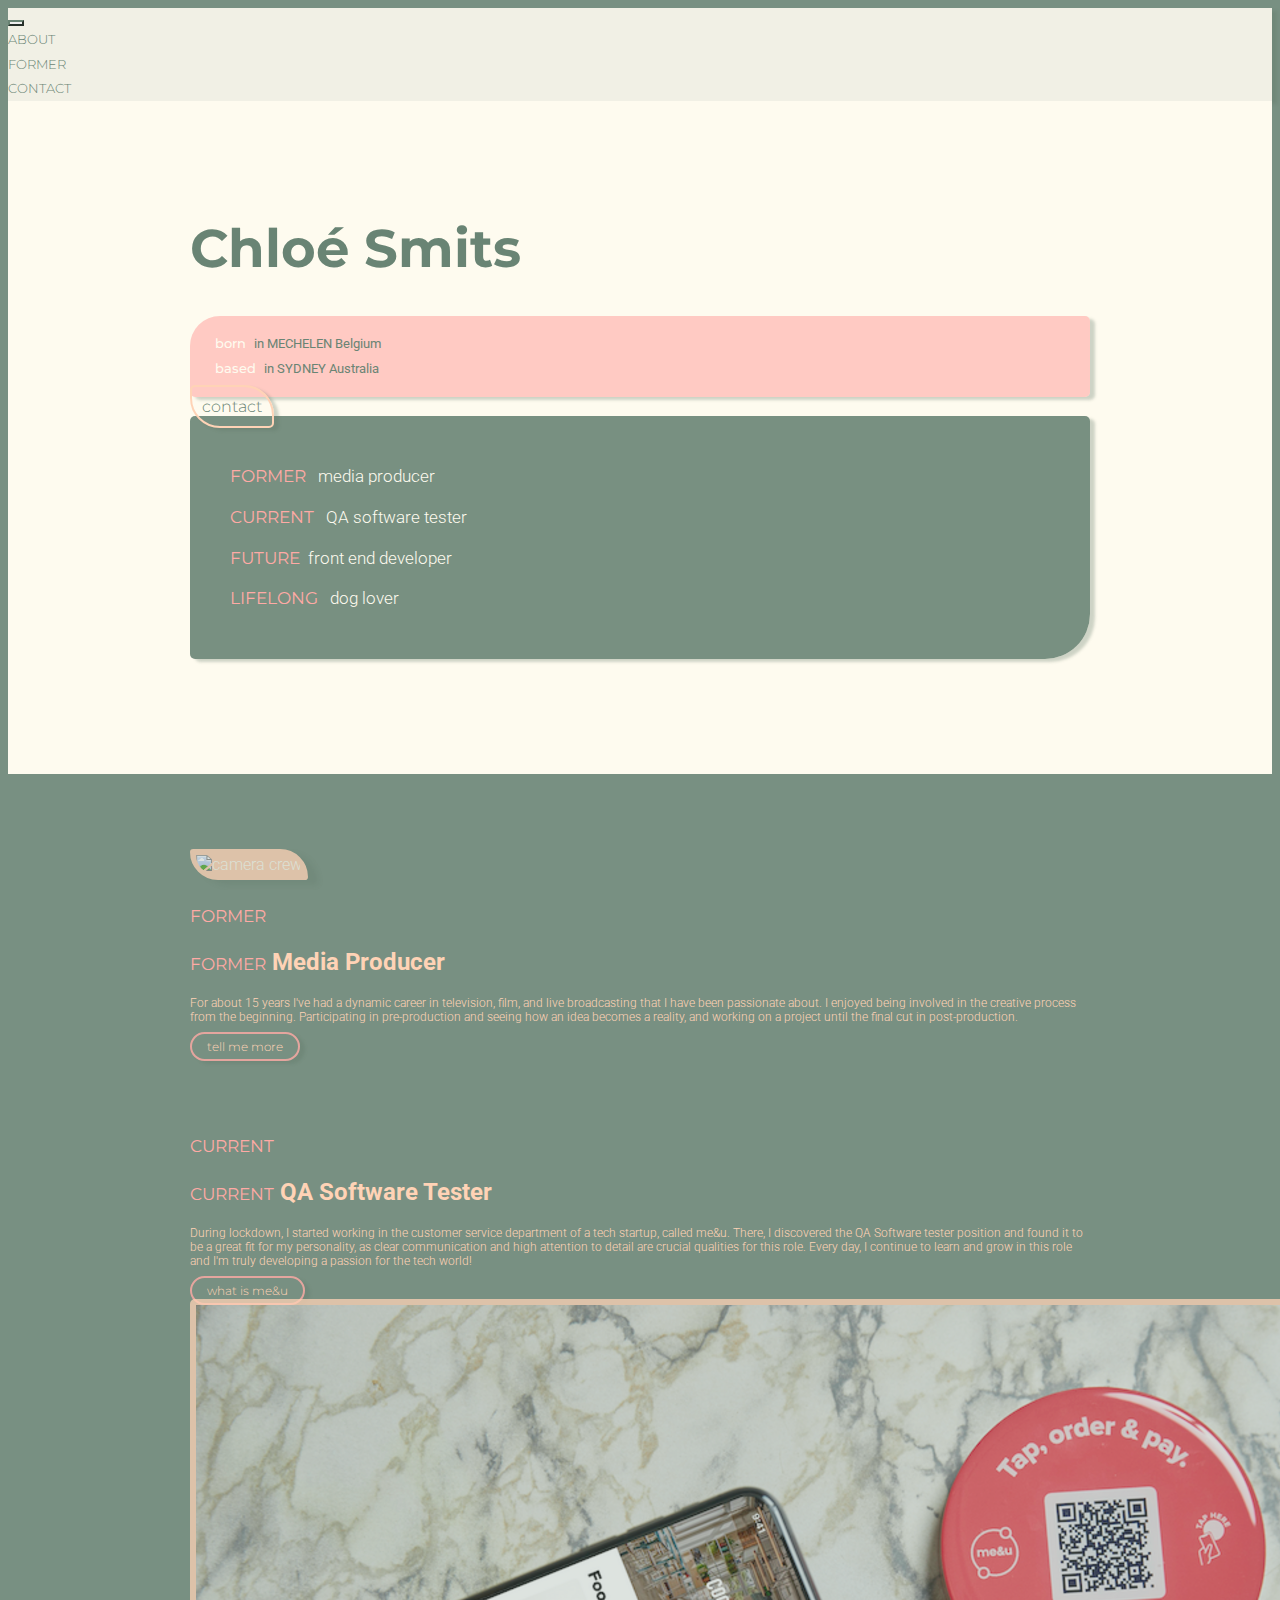
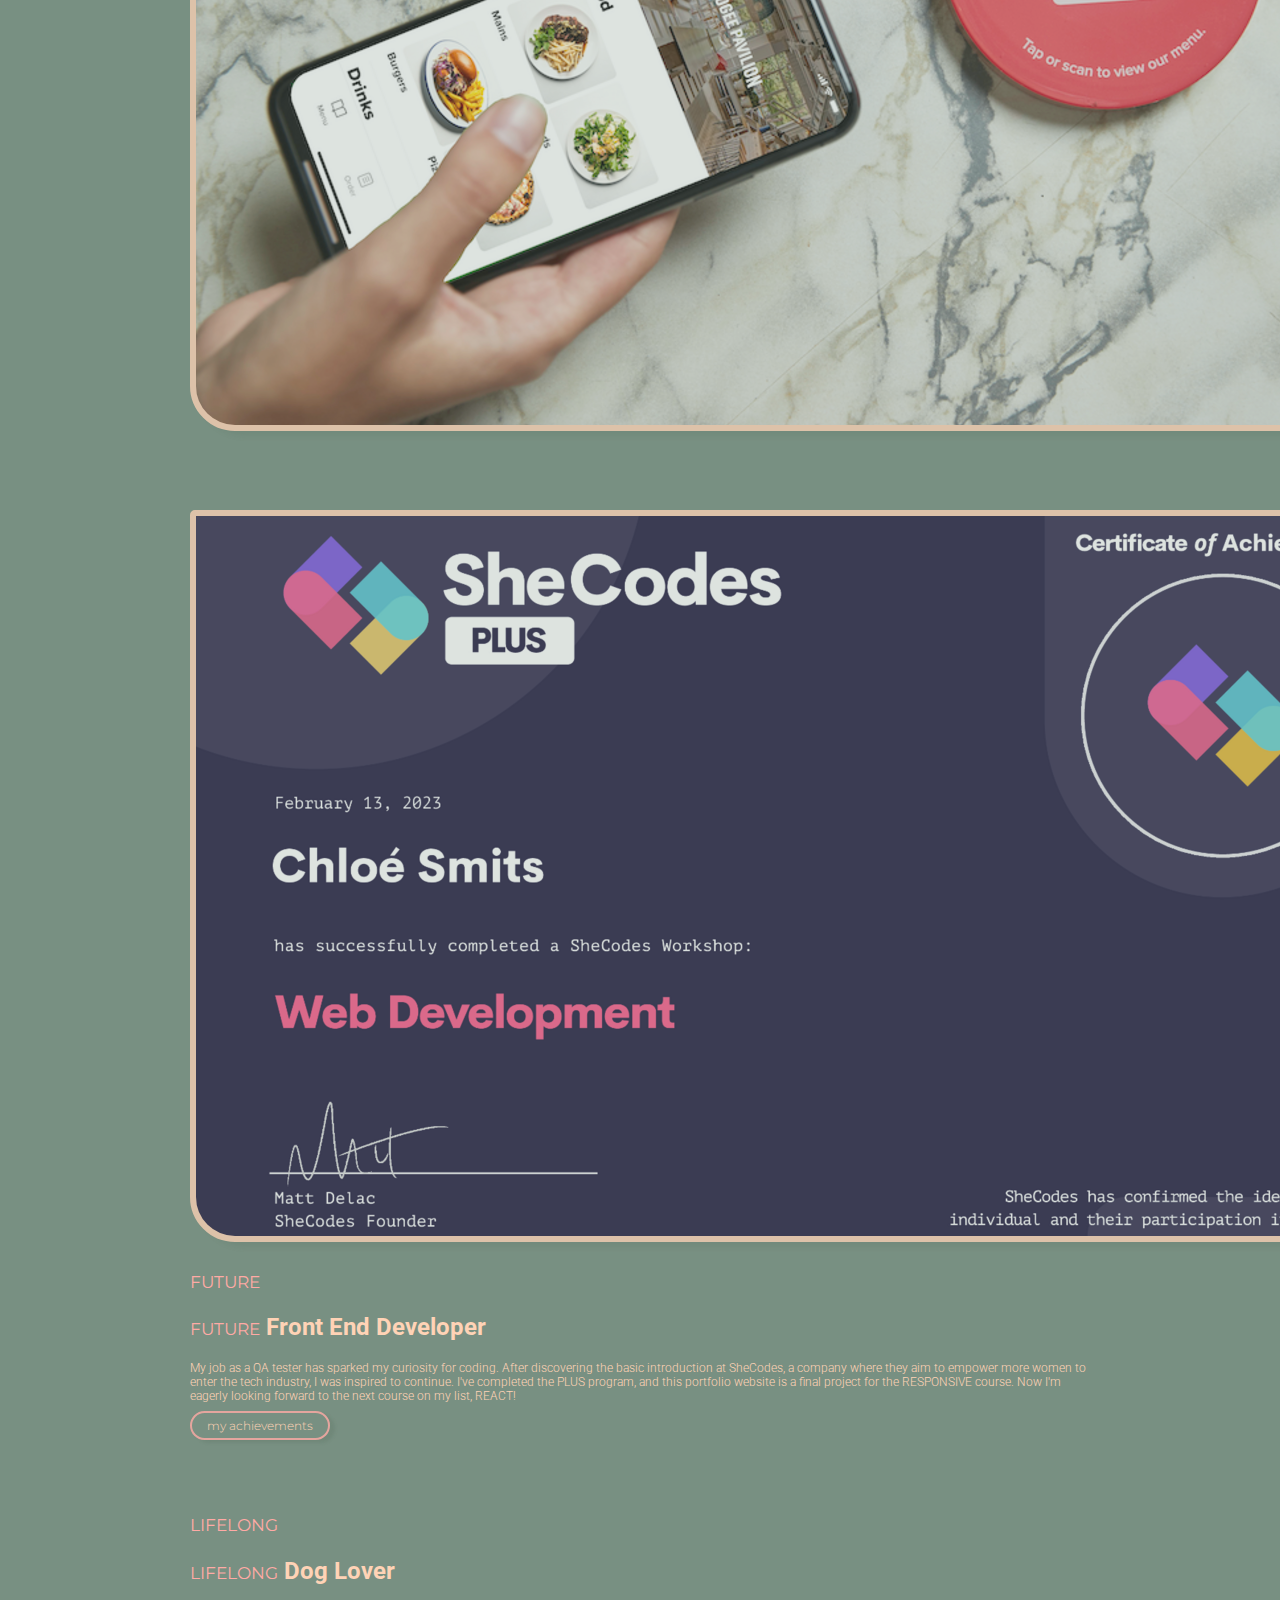
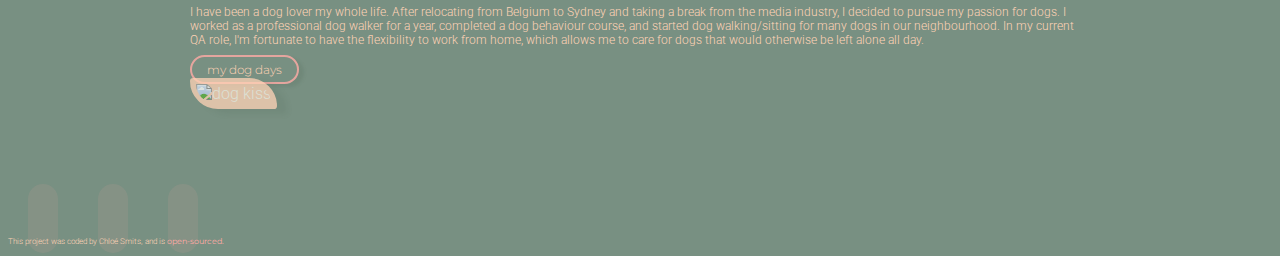
==== commit 9deac3a1: "typo" ====
--- a/index.html
+++ b/index.html
@@ -6,7 +6,8 @@
     <meta name="viewport" content="width=device-width, initial-scale=1.0" />
     <meta
       name="description"
-      content="Chloé is a former media producer, currently a QA Software tester and learning to be a front-end developer in the future, as a student of SheCodes."
+      content="Chloé is a former media producer, but she has recently transitioned into the role of a QA software tester. 
+As an ambitious learner, Chloé is currently enrolled in SheCodes courses to explore various aspects of front-end development and enhance her skills in the field."
     />
     <title>Future Front-end developer - Chloé Smits</title>
 
@@ -111,7 +112,6 @@
             <div>
               <a
                 href="/contact.html"
-                target="_blank"
                 class="primary-btn btn d-block d-md-flex mt-4 mt-md-0"
                 role="button"
                 title="Contact me"
@@ -152,7 +152,7 @@
               class="img-fluid project-image"
           /></a>
         </div>
-        <div class="col ms-md-2 mt-md-4">
+        <div class="col ms-md-2">
           <h2><span class="primary-word d-md-none">FORMER</span></h2>
           <h2>
             <span class="primary-word d-none d-md-inline">FORMER</span> Media
@@ -168,7 +168,6 @@
           </p>
           <a
             href="/former.html"
-            target="_blank"
             class="btn secondary-btn"
             title="to Former page"
             >tell me more</a
@@ -176,19 +175,20 @@
         </div>
       </div>
       <div class="row d-flex" id="current">
-        <div class="col-md-6 ms-md-2 mt-md-4">
+        <div class="col-md-6 ms-md-2">
           <h2><span class="primary-word d-md-none">CURRENT</span></h2>
           <h2>
             <span class="primary-word d-none d-md-inline">CURRENT</span> QA
             Software Tester
           </h2>
           <p>
-            During lockdown, I started working in the cutomer service department
-            of a tech startup, called me&u. There, I discovered the QA Software
-            tester position and found it to be a great fit for my personality,
-            as clear communication and high attention to detail are crucial
-            qualities for this role. Every day, I continue to learn and grow in
-            this role and I'm truly developing a passion for the tech world!
+            During lockdown, I started working in the customer service
+            department of a tech startup, called me&u. There, I discovered the
+            QA Software tester position and found it to be a great fit for my
+            personality, as clear communication and high attention to detail are
+            crucial qualities for this role. Every day, I continue to learn and
+            grow in this role and I'm truly developing a passion for the tech
+            world!
           </p>
           <a
             href="https://www.meandu.com/"
@@ -222,7 +222,7 @@
               class="img-fluid project-image"
           /></a>
         </div>
-        <div class="col ms-md-2 mt-md-3">
+        <div class="col ms-md-2">
           <h2><span class="primary-word d-md-none">FUTURE</span></h2>
           <h2>
             <span class="primary-word d-none d-md-inline">FUTURE</span> Front
@@ -246,7 +246,7 @@
         </div>
       </div>
       <div class="row d-flex" id="lifelong">
-        <div class="col ms-md-2 mt-md4">
+        <div class="col ms-md-2">
           <h2><span class="primary-word d-md-none">LIFELONG</span></h2>
           <h2>
             <span class="primary-word d-none d-md-inline">LIFELONG</span> Dog
